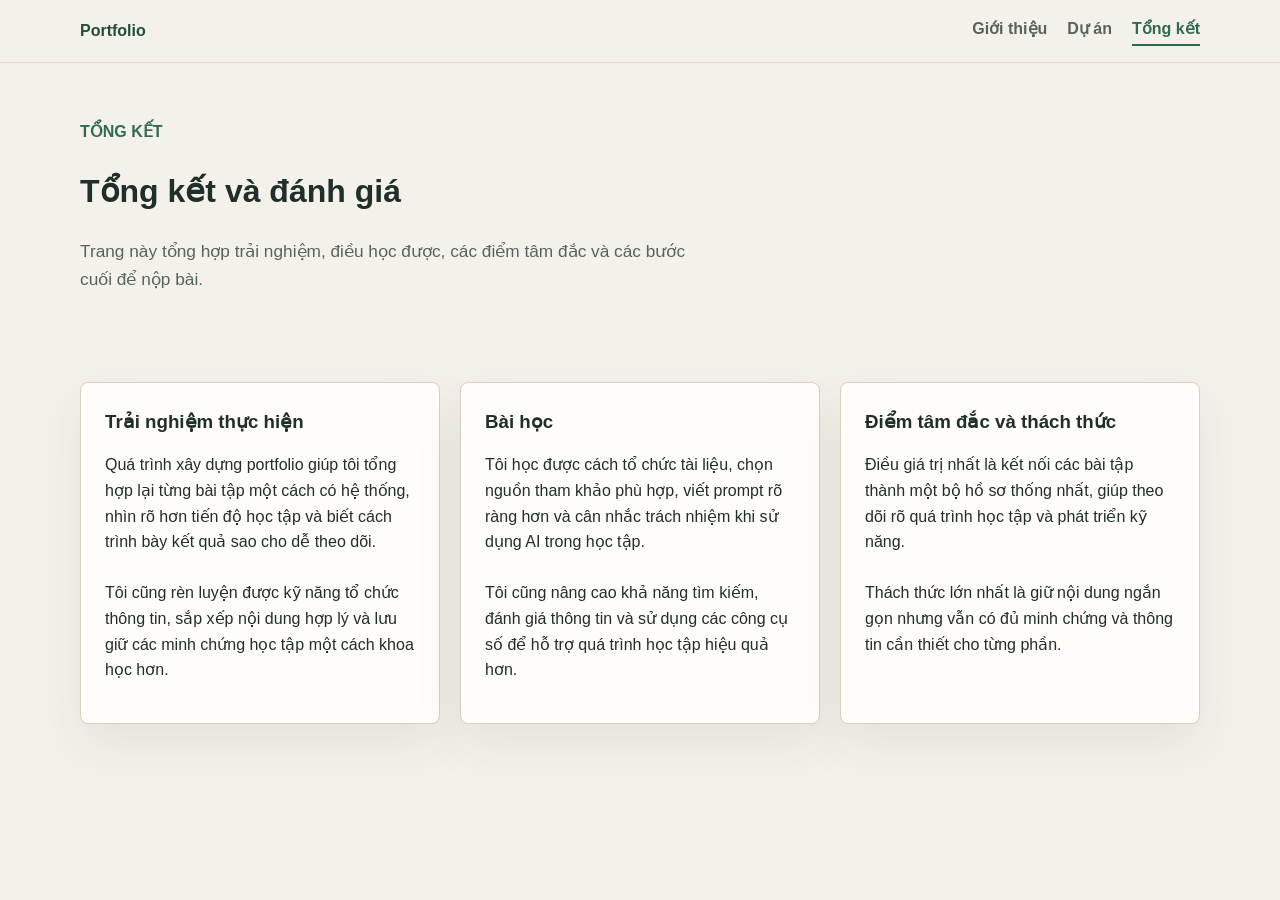
==== conclusion.html @ 0ed084a5 "portfolio" ====
<!DOCTYPE html>
<html lang="vi">
<head>
  <meta charset="UTF-8">
  <meta name="viewport" content="width=device-width, initial-scale=1.0">
  <title>Conclusion Scene | Portfolio Kỹ thuật só</title>
  <link rel="stylesheet" href="styles.css">
</head>
<body>
  <nav class="site-nav">
    <div class="container nav-shell">
      <a class="brand" href="index.html">Portfolio</a>
      <div class="nav-links">
        <a href="index.html">Giới thiệu</a>
        <a href="projects.html">Dự án</a>
        <a class="active" href="conclusion.html">Tổng kết</a>
      </div>
    </div>
  </nav>

  <header class="page-hero">
    <div class="container">
      <p class="eyebrow">Tổng kết</p>
      <h1>Tổng kết và đánh giá</h1>
      <p class="lead narrow">
        Trang này tổng hợp trải nghiệm, điều học được, các điểm tâm đắc và các bước cuối để nộp bài.
      </p>
    </div>
  </header>

  <main>
    <section class="section">
      <div class="container">
        <div class="summary-grid">
          <article class="panel">
            <h3>Trải nghiệm thực hiện</h3>
            <p>
              Quá trình xây dựng portfolio giúp tôi tổng hợp lại từng bài tập một cách có hệ thống, nhìn rõ hơn tiến độ học tập và biết cách trình bày kết quả sao cho dễ theo dõi. 
              <br><br>
              Tôi cũng rèn luyện được kỹ năng tổ chức thông tin, sắp xếp nội dung hợp lý và lưu giữ các minh chứng học tập một cách khoa học hơn.
            </p>
          </article>
          <article class="panel">
            <h3>Bài học</h3>
            <p>
              Tôi học được cách tổ chức tài liệu, chọn nguồn tham khảo phù hợp, viết prompt rõ ràng hơn và cân nhắc trách nhiệm khi sử dụng AI trong học tập. 
              <br><br>
              Tôi cũng nâng cao khả năng tìm kiếm, đánh giá thông tin và sử dụng các công cụ số để hỗ trợ quá trình học tập hiệu quả hơn.
            </p>
          </article>
          <article class="panel">
            <h3>Điểm tâm đắc và thách thức</h3>
            <p>
              Điều giá trị nhất là kết nối các bài tập thành một bộ hồ sơ thống nhất, giúp theo dõi rõ quá trình học tập và phát triển kỹ năng. 
              <br><br>
            
              Thách thức lớn nhất là giữ nội dung ngắn gọn nhưng vẫn có đủ minh chứng và thông tin cần thiết cho từng phần.
            </p>
          </article>
        </div>
      </div>
    </section>
  </main>
</body>
</html>
---- styles.css ----
:root {
  --bg: #f4f1ea;
  --surface: #fffdf9;
  --surface-alt: #ebe5d8;
  --text: #1f2f29;
  --muted: #55645e;
  --line: #d7d0c1;
  --accent: #2f6b4f;
  --accent-strong: #214f3a;
  --shadow: 0 20px 50px rgba(30, 45, 37, 0.08);
}

* {
  box-sizing: border-box;
}

html {
  scroll-behavior: smooth;
}

body {
  margin: 0;
  font-family: "Segoe UI", Arial, sans-serif;
  background: var(--bg);
  color: var(--text);
  line-height: 1.6;
}

a {
  color: inherit;
  text-decoration: none;
}

.container {
  width: min(1120px, calc(100% - 48px));
  margin: 0 auto;
}

.site-nav {
  position: sticky;
  top: 0;
  z-index: 10;
  backdrop-filter: blur(12px);
  background: rgba(244, 241, 234, 0.88);
  border-bottom: 1px solid rgba(215, 208, 193, 0.8);
}

.nav-shell {
  display: flex;
  justify-content: space-between;
  align-items: center;
  gap: 20px;
  padding: 16px 0;
}

.brand {
  font-weight: 800;
  color: var(--accent-strong);
}

.hero {
  padding: 72px 0 36px;
  background:
    radial-gradient(circle at top right, rgba(47, 107, 79, 0.12), transparent 30%),
    var(--bg);
}

.page-hero {
  padding: 56px 0 16px;
}

.hero-grid {
  display: grid;
  grid-template-columns: minmax(0, 1.4fr) minmax(280px, 360px);
  gap: 28px;
  align-items: start;
}

.eyebrow,
.section-kicker {
  margin: 0 0 10px;
  color: var(--accent);
  font-weight: 700;
  text-transform: uppercase;
  letter-spacing: 0;
}

.hero h1 {
  margin: 0;
  font-size: clamp(2.4rem, 6vw, 4.5rem);
  line-height: 1;
}

.lead {
  max-width: 700px;
  margin: 20px 0 0;
  font-size: 1.08rem;
  color: var(--muted);
}

.lead.narrow {
  max-width: 620px;
}

.hero-actions {
  display: flex;
  gap: 14px;
  flex-wrap: wrap;
  margin-top: 28px;
}

.button {
  display: inline-flex;
  align-items: center;
  justify-content: center;
  min-height: 46px;
  padding: 0 18px;
  border-radius: 8px;
  border: 1px solid transparent;
  font-weight: 600;
}

.button.primary {
  background: var(--accent);
  color: #fff;
}

.button.primary:hover {
  background: var(--accent-strong);
}

.button.secondary {
  border-color: var(--line);
  background: rgba(255, 255, 255, 0.7);
}

.profile-card,
.panel,
.project-card {
  border: 1px solid var(--line);
  border-radius: 8px;
  background: var(--surface);
  box-shadow: var(--shadow);
}

.profile-card {
  padding: 24px;
}

.avatar {
  display: block;
  width: 100%;
  max-width: 260px;
  aspect-ratio: 4 / 5;
  margin: 0 auto;
  overflow: hidden;
  border-radius: 8px;
  border: 3px solid rgba(47, 107, 79, 0.18);
}

.avatar img {
  display: block;
  width: 100%;
  height: 100%;
  object-fit: cover;
}

.avatar-link {
  transition: transform 0.2s ease, box-shadow 0.2s ease;
}

.avatar-link:hover {
  transform: translateY(-2px);
  box-shadow: 0 12px 28px rgba(30, 45, 37, 0.12);
}

.profile-meta h2,
.panel h3,
.project-card h3,
.footer h2 {
  margin: 0 0 12px;
}

.profile-meta ul {
  list-style: none;
  padding: 0;
  margin: 18px 0 0;
}

.profile-meta li {
  display: flex;
  justify-content: space-between;
  gap: 16px;
  padding: 12px 0;
  border-top: 1px solid var(--line);
}

.profile-meta span {
  color: var(--muted);
}

.nav-links {
  display: flex;
  gap: 20px;
  flex-wrap: wrap;
}

.nav-links a {
  color: var(--muted);
  font-weight: 600;
  padding-bottom: 2px;
}

.nav-links a.active,
.nav-links a:hover,
.text-link:hover {
  color: var(--accent);
}

.nav-links a.active {
  border-bottom: 2px solid var(--accent);
}

.section {
  padding: 72px 0;
}

.section-alt {
  background: rgba(255, 255, 255, 0.35);
}

.section-heading {
  margin-bottom: 24px;
}

.section-heading h2 {
  margin: 0;
  font-size: clamp(1.8rem, 4vw, 2.8rem);
}

.intro-grid,
.summary-grid,
.skills-layout {
  display: grid;
  gap: 20px;
}

.intro-grid {
  grid-template-columns: repeat(3, minmax(0, 1fr));
}

.intro-grid-centered {
  grid-template-columns: repeat(2, minmax(280px, 420px));
  justify-content: center;
  gap: 40px;
}

.skills-layout,
.summary-grid {
  grid-template-columns: repeat(3, minmax(0, 1fr));
}

.two-column {
  grid-template-columns: repeat(2, minmax(0, 1fr));
}

.panel {
  padding: 24px;
}

.intro-grid-centered .panel {
  padding: 36px 32px;
}

.intro-grid-centered .panel h3 {
  font-size: 1.5rem;
  margin-bottom: 16px;
  text-align: center;
}

.intro-grid-centered .panel p {
  font-size: 1.05rem;
  text-align: center;
  color: var(--muted);
}

.projects {
  display: grid;
  grid-template-columns: repeat(2, minmax(0, 1fr));
  gap: 20px;
}

.project-card {
  padding: 24px;
}

.project-number {
  display: inline-flex;
  min-width: 62px;
  padding: 6px 10px;
  border-radius: 999px;
  background: rgba(47, 107, 79, 0.12);
  color: var(--accent);
  font-weight: 700;
}

.project-points {
  padding-left: 18px;
  color: var(--muted);
}

.text-link {
  display: inline-block;
  margin-top: 6px;
  font-weight: 600;
  color: var(--accent-strong);
}

.tag-list {
  display: flex;
  flex-wrap: wrap;
  gap: 10px;
}

.tag-list span {
  padding: 10px 12px;
  border: 1px solid var(--line);
  border-radius: 999px;
  background: rgba(47, 107, 79, 0.08);
  font-weight: 600;
}

.footer {
  padding: 36px 0 60px;
}

.footer-grid {
  display: flex;
  justify-content: space-between;
  align-items: center;
  gap: 20px;
  padding: 24px;
  border: 1px solid var(--line);
  border-radius: 8px;
  background: #d9e7ff;
}

@media (max-width: 960px) {
  .nav-shell,
  .hero-grid,
  .intro-grid,
  .projects,
  .skills-layout,
  .summary-grid {
    grid-template-columns: 1fr;
  }

  .nav-shell {
    display: grid;
  }
}

@media (max-width: 640px) {
  .container {
    width: min(100% - 32px, 1120px);
  }

  .hero {
    padding-top: 52px;
  }

  .nav-links,
  .footer-grid,
  .hero-actions {
    flex-direction: column;
    align-items: stretch;
  }

  .profile-meta li {
    flex-direction: column;
    gap: 4px;
  }
}
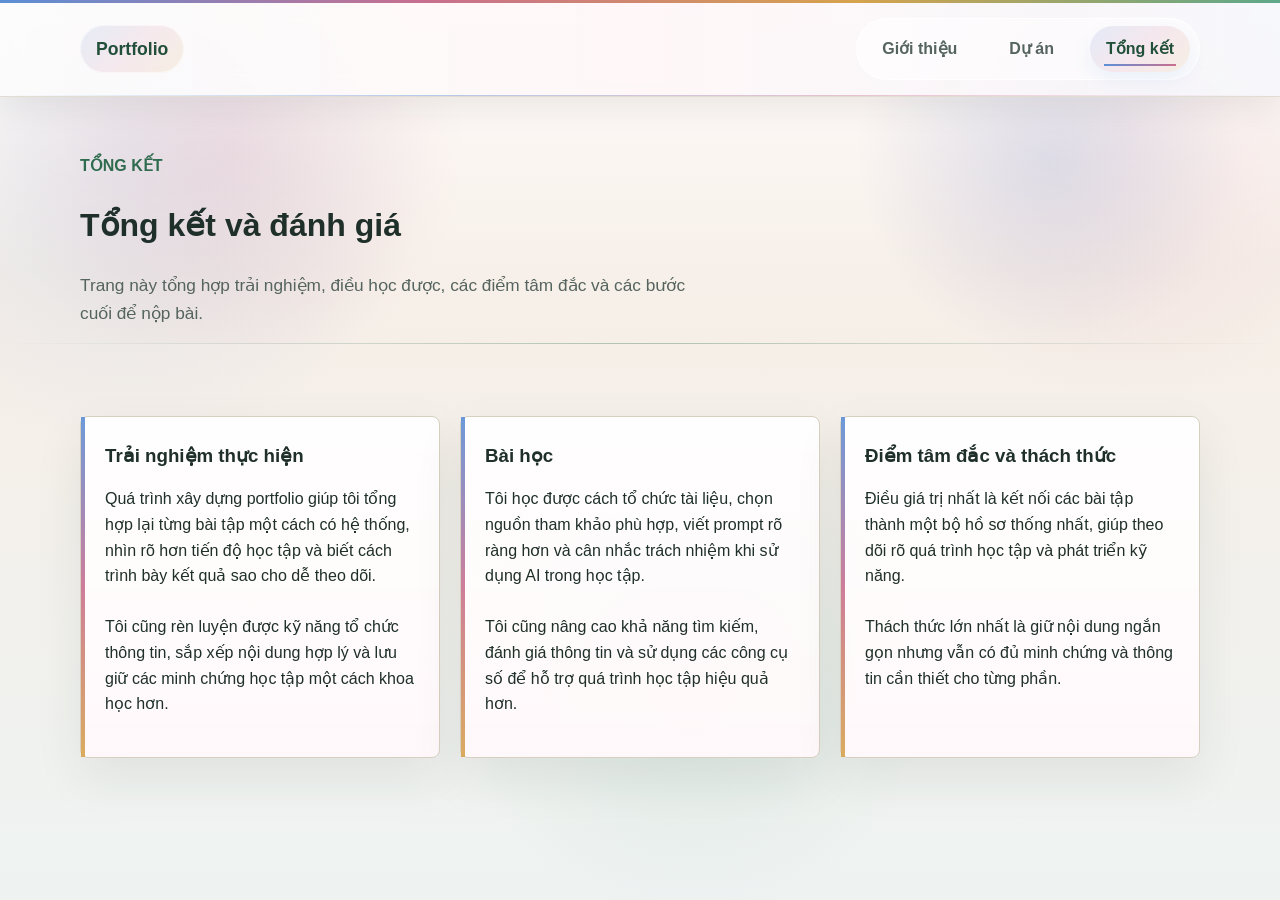
==== commit e29fe934: "make the pages colorful" ====
--- a/conclusion.html
+++ b/conclusion.html
@@ -6,7 +6,7 @@
   <title>Conclusion Scene | Portfolio Kỹ thuật só</title>
   <link rel="stylesheet" href="styles.css">
 </head>
-<body>
+<body class="page-conclusion">
   <nav class="site-nav">
     <div class="container nav-shell">
       <a class="brand" href="index.html">Portfolio</a>
--- a/styles.css
+++ b/styles.css
@@ -7,7 +7,14 @@
   --line: #d7d0c1;
   --accent: #2f6b4f;
   --accent-strong: #214f3a;
+  --accent-soft: #dce9df;
+  --warm: #c58a3a;
+  --rose: #c96f8f;
+  --sky: #5c8fd6;
+  --gold: #d6a34d;
+  --mint: #5da88a;
   --shadow: 0 20px 50px rgba(30, 45, 37, 0.08);
+  --shadow-strong: 0 24px 60px rgba(30, 45, 37, 0.14);
 }
 
 * {
@@ -22,6 +29,12 @@
   margin: 0;
   font-family: "Segoe UI", Arial, sans-serif;
   background: var(--bg);
+  background-image:
+    radial-gradient(circle at 10% 16%, rgba(92, 143, 214, 0.16), transparent 22%),
+    radial-gradient(circle at 88% 14%, rgba(201, 111, 143, 0.16), transparent 20%),
+    radial-gradient(circle at 54% 76%, rgba(93, 168, 138, 0.12), transparent 24%),
+    linear-gradient(180deg, #fbf3ee 0%, #f6efe8 38%, #eef3f2 100%);
+  background-attachment: fixed;
   color: var(--text);
   line-height: 1.6;
 }
@@ -41,8 +54,28 @@
   top: 0;
   z-index: 10;
   backdrop-filter: blur(12px);
-  background: rgba(244, 241, 234, 0.88);
-  border-bottom: 1px solid rgba(215, 208, 193, 0.8);
+  background:
+    linear-gradient(90deg, rgba(255, 255, 255, 0.82), rgba(255, 248, 250, 0.84), rgba(246, 250, 255, 0.82));
+  border-bottom: 1px solid rgba(215, 208, 193, 0.7);
+  box-shadow: 0 10px 30px rgba(31, 47, 41, 0.08);
+}
+
+.site-nav::before {
+  content: "";
+  position: absolute;
+  inset: 0 0 auto 0;
+  height: 3px;
+  background: linear-gradient(90deg, var(--sky), var(--rose), var(--gold), var(--mint));
+}
+
+.site-nav::after {
+  content: "";
+  position: absolute;
+  left: 0;
+  right: 0;
+  bottom: 0;
+  height: 1px;
+  background: linear-gradient(90deg, transparent, rgba(92, 143, 214, 0.45), rgba(201, 111, 143, 0.4), transparent);
 }
 
 .nav-shell {
@@ -50,23 +83,71 @@
   justify-content: space-between;
   align-items: center;
   gap: 20px;
-  padding: 16px 0;
+  padding: 18px 0 16px;
 }
 
 .brand {
+  position: relative;
   font-weight: 800;
   color: var(--accent-strong);
+  font-size: 1.1rem;
+  letter-spacing: 0;
+  padding: 10px 16px;
+  border-radius: 999px;
+  background: linear-gradient(135deg, rgba(92, 143, 214, 0.14), rgba(201, 111, 143, 0.12), rgba(214, 163, 77, 0.14));
+  box-shadow: inset 0 0 0 1px rgba(255, 255, 255, 0.55);
 }
 
 .hero {
+  position: relative;
   padding: 72px 0 36px;
   background:
-    radial-gradient(circle at top right, rgba(47, 107, 79, 0.12), transparent 30%),
+    linear-gradient(135deg, rgba(92, 143, 214, 0.16), transparent 30%),
+    linear-gradient(45deg, rgba(201, 111, 143, 0.14), transparent 46%),
+    linear-gradient(180deg, rgba(255, 255, 255, 0.5), transparent 72%),
     var(--bg);
 }
 
 .page-hero {
+  position: relative;
   padding: 56px 0 16px;
+  background:
+    linear-gradient(135deg, rgba(92, 143, 214, 0.14), transparent 38%),
+    linear-gradient(45deg, rgba(201, 111, 143, 0.12), transparent 44%),
+    linear-gradient(180deg, rgba(255, 255, 255, 0.42), transparent 72%);
+}
+
+.page-main .hero {
+  background:
+    radial-gradient(circle at 16% 18%, rgba(92, 143, 214, 0.22), transparent 24%),
+    radial-gradient(circle at 82% 24%, rgba(201, 111, 143, 0.16), transparent 18%),
+    linear-gradient(135deg, rgba(92, 143, 214, 0.16), transparent 42%),
+    linear-gradient(180deg, rgba(255, 255, 255, 0.48), transparent 70%),
+    var(--bg);
+}
+
+.page-projects .page-hero {
+  background:
+    radial-gradient(circle at 85% 18%, rgba(214, 163, 77, 0.22), transparent 22%),
+    radial-gradient(circle at 16% 28%, rgba(93, 168, 138, 0.16), transparent 20%),
+    linear-gradient(135deg, rgba(214, 163, 77, 0.12), transparent 45%),
+    linear-gradient(180deg, rgba(255, 255, 255, 0.42), transparent 70%);
+}
+
+.page-conclusion .page-hero {
+  background:
+    radial-gradient(circle at 18% 22%, rgba(201, 111, 143, 0.16), transparent 22%),
+    radial-gradient(circle at 82% 26%, rgba(92, 143, 214, 0.16), transparent 18%),
+    linear-gradient(180deg, rgba(255, 255, 255, 0.44), transparent 72%);
+}
+
+.hero::after,
+.page-hero::after {
+  content: "";
+  position: absolute;
+  inset: auto 0 0 0;
+  height: 1px;
+  background: linear-gradient(90deg, transparent, rgba(47, 107, 79, 0.35), transparent);
 }
 
 .hero-grid {
@@ -87,8 +168,10 @@
 
 .hero h1 {
   margin: 0;
-  font-size: clamp(2.4rem, 6vw, 4.5rem);
-  line-height: 1;
+  font-size: clamp(3.6rem, 11vw, 7rem);
+  line-height: 0.92;
+  letter-spacing: 0;
+  text-shadow: 0 10px 30px rgba(33, 79, 58, 0.08);
 }
 
 .lead {
@@ -118,20 +201,34 @@
   border-radius: 8px;
   border: 1px solid transparent;
   font-weight: 600;
+  transition: transform 0.2s ease, box-shadow 0.2s ease, background-color 0.2s ease, border-color 0.2s ease;
 }
 
 .button.primary {
-  background: var(--accent);
+  background: rgba(255, 255, 255, 0.78);
+  color: var(--accent-strong);
+  border-color: var(--line);
+}
+
+.button.primary:hover {
+  background: linear-gradient(135deg, var(--accent-strong), var(--sky));
   color: #fff;
-}
-
-.button.primary:hover {
-  background: var(--accent-strong);
+  transform: translateY(-2px);
+  box-shadow: 0 18px 34px rgba(92, 143, 214, 0.28);
 }
 
 .button.secondary {
   border-color: var(--line);
-  background: rgba(255, 255, 255, 0.7);
+  background: rgba(255, 255, 255, 0.78);
+  color: var(--accent-strong);
+}
+
+.button.secondary:hover {
+  background: linear-gradient(135deg, var(--rose), var(--gold));
+  color: #fff;
+  transform: translateY(-2px);
+  border-color: transparent;
+  box-shadow: 0 18px 34px rgba(201, 111, 143, 0.24);
 }
 
 .profile-card,
@@ -139,12 +236,25 @@
 .project-card {
   border: 1px solid var(--line);
   border-radius: 8px;
-  background: var(--surface);
+  background: linear-gradient(180deg, rgba(255, 255, 255, 0.96), rgba(255, 248, 250, 0.98));
   box-shadow: var(--shadow);
 }
 
 .profile-card {
+  position: relative;
   padding: 24px;
+  overflow: hidden;
+}
+
+.profile-card::before,
+.panel::before,
+.project-card::before {
+  content: "";
+  position: absolute;
+  inset: 0 auto 0 0;
+  width: 4px;
+  background: linear-gradient(180deg, var(--sky), var(--rose), var(--gold));
+  opacity: 0.9;
 }
 
 .avatar {
@@ -155,7 +265,7 @@
   margin: 0 auto;
   overflow: hidden;
   border-radius: 8px;
-  border: 3px solid rgba(47, 107, 79, 0.18);
+  border: 3px solid rgba(92, 143, 214, 0.22);
 }
 
 .avatar img {
@@ -166,12 +276,12 @@
 }
 
 .avatar-link {
-  transition: transform 0.2s ease, box-shadow 0.2s ease;
+  transition: transform 0.25s ease, box-shadow 0.25s ease;
 }
 
 .avatar-link:hover {
-  transform: translateY(-2px);
-  box-shadow: 0 12px 28px rgba(30, 45, 37, 0.12);
+  transform: translateY(-4px) scale(1.01);
+  box-shadow: 0 18px 36px rgba(30, 45, 37, 0.16);
 }
 
 .profile-meta h2,
@@ -203,22 +313,55 @@
   display: flex;
   gap: 20px;
   flex-wrap: wrap;
+  align-items: center;
+  padding: 8px 10px;
+  border-radius: 999px;
+  background: rgba(255, 255, 255, 0.52);
+  box-shadow: inset 0 0 0 1px rgba(255, 255, 255, 0.7);
 }
 
 .nav-links a {
+  position: relative;
   color: var(--muted);
   font-weight: 600;
-  padding-bottom: 2px;
+  padding: 10px 16px;
+  border-radius: 999px;
+  transition: color 0.2s ease, background-color 0.2s ease, transform 0.2s ease;
 }
 
 .nav-links a.active,
 .nav-links a:hover,
 .text-link:hover {
-  color: var(--accent);
+  color: var(--sky);
+}
+
+.nav-links a:hover {
+  background: rgba(255, 255, 255, 0.72);
+  transform: translateY(-1px);
 }
 
 .nav-links a.active {
-  border-bottom: 2px solid var(--accent);
+  background: linear-gradient(135deg, rgba(92, 143, 214, 0.16), rgba(201, 111, 143, 0.14), rgba(214, 163, 77, 0.14));
+  color: var(--accent-strong);
+  box-shadow: 0 8px 18px rgba(92, 143, 214, 0.1);
+}
+
+.nav-links a::after {
+  content: "";
+  position: absolute;
+  left: 14px;
+  right: 14px;
+  bottom: 6px;
+  height: 2px;
+  background: linear-gradient(90deg, var(--sky), var(--rose));
+  transform: scaleX(0);
+  transform-origin: center;
+  transition: transform 0.22s ease;
+}
+
+.nav-links a.active::after,
+.nav-links a:hover::after {
+  transform: scaleX(1);
 }
 
 .section {
@@ -236,6 +379,19 @@
 .section-heading h2 {
   margin: 0;
   font-size: clamp(1.8rem, 4vw, 2.8rem);
+}
+
+.section-kicker {
+  display: inline-flex;
+  align-items: center;
+  gap: 10px;
+}
+
+.section-kicker::after {
+  content: "";
+  width: 54px;
+  height: 1px;
+  background: linear-gradient(90deg, rgba(92, 143, 214, 0.6), rgba(201, 111, 143, 0.5));
 }
 
 .intro-grid,
@@ -265,7 +421,9 @@
 }
 
 .panel {
+  position: relative;
   padding: 24px;
+  transition: transform 0.22s ease, box-shadow 0.22s ease, border-color 0.22s ease;
 }
 
 .intro-grid-centered .panel {
@@ -284,6 +442,12 @@
   color: var(--muted);
 }
 
+.panel:hover {
+  transform: translateY(-6px);
+  box-shadow: var(--shadow-strong);
+  border-color: rgba(92, 143, 214, 0.22);
+}
+
 .projects {
   display: grid;
   grid-template-columns: repeat(2, minmax(0, 1fr));
@@ -291,7 +455,15 @@
 }
 
 .project-card {
+  position: relative;
   padding: 24px;
+  transition: transform 0.24s ease, box-shadow 0.24s ease, border-color 0.24s ease;
+}
+
+.project-card:hover {
+  transform: translateY(-8px);
+  box-shadow: var(--shadow-strong);
+  border-color: rgba(201, 111, 143, 0.24);
 }
 
 .project-number {
@@ -299,8 +471,8 @@
   min-width: 62px;
   padding: 6px 10px;
   border-radius: 999px;
-  background: rgba(47, 107, 79, 0.12);
-  color: var(--accent);
+  background: linear-gradient(135deg, rgba(92, 143, 214, 0.2), rgba(201, 111, 143, 0.2), rgba(214, 163, 77, 0.2));
+  color: var(--accent-strong);
   font-weight: 700;
 }
 
@@ -313,7 +485,12 @@
   display: inline-block;
   margin-top: 6px;
   font-weight: 600;
-  color: var(--accent-strong);
+  color: var(--sky);
+  transition: transform 0.2s ease, color 0.2s ease;
+}
+
+.text-link:hover {
+  transform: translateX(4px);
 }
 
 .tag-list {
@@ -326,7 +503,7 @@
   padding: 10px 12px;
   border: 1px solid var(--line);
   border-radius: 999px;
-  background: rgba(47, 107, 79, 0.08);
+  background: linear-gradient(135deg, rgba(92, 143, 214, 0.14), rgba(201, 111, 143, 0.14), rgba(214, 163, 77, 0.14));
   font-weight: 600;
 }
 
@@ -342,7 +519,8 @@
   padding: 24px;
   border: 1px solid var(--line);
   border-radius: 8px;
-  background: #d9e7ff;
+  background: linear-gradient(135deg, #dff0fb, #f7dfe7, #f7ebcf);
+  box-shadow: var(--shadow);
 }
 
 @media (max-width: 960px) {
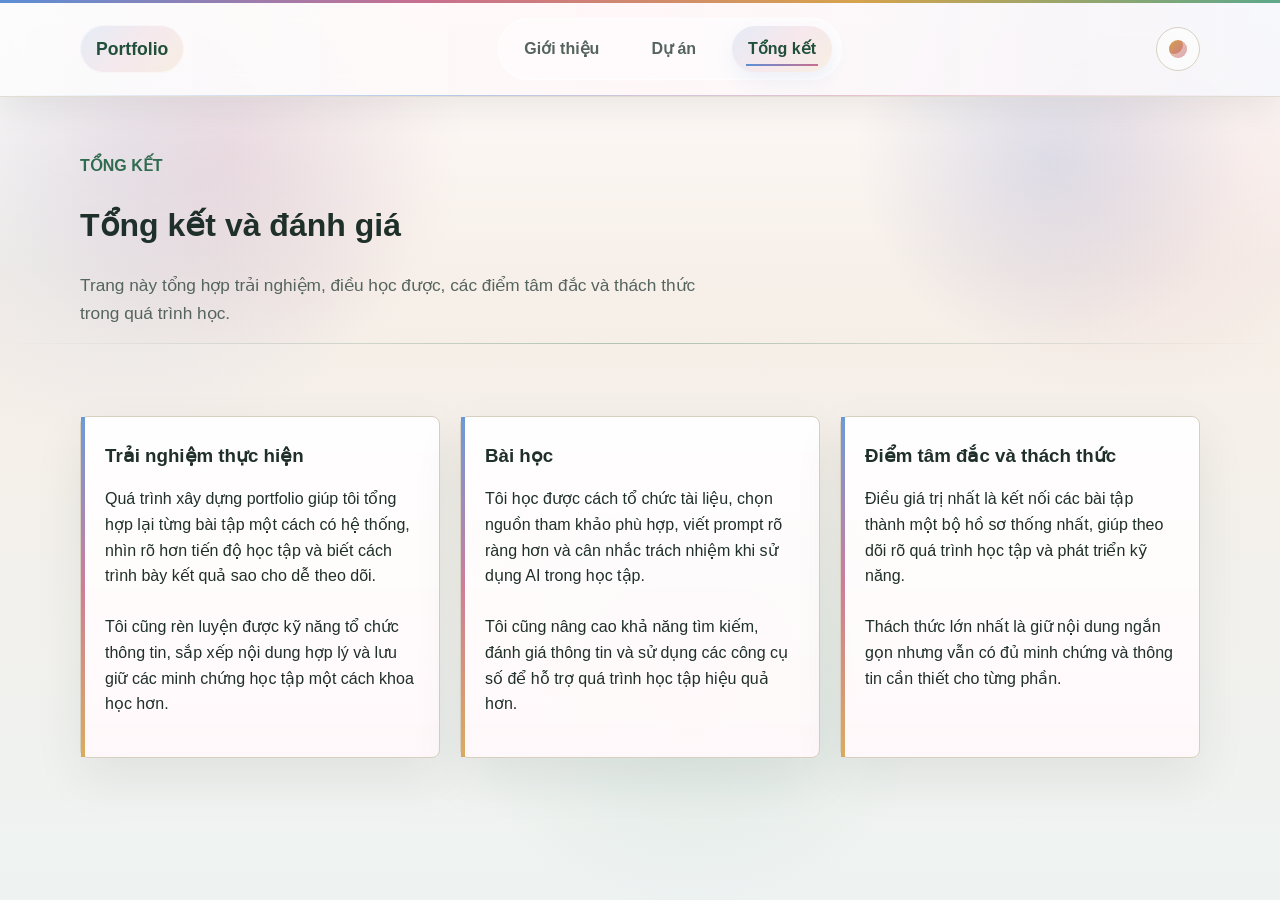
==== commit 05222983: "add features and change profile" ====
--- a/conclusion.html
+++ b/conclusion.html
@@ -3,7 +3,16 @@
 <head>
   <meta charset="UTF-8">
   <meta name="viewport" content="width=device-width, initial-scale=1.0">
-  <title>Conclusion Scene | Portfolio Kỹ thuật só</title>
+  <title>Conclusion Scene | Portfolio Kỹ thuật số</title>
+  <script>
+    (function () {
+      try {
+        if (localStorage.getItem("portfolio-theme") === "dark") {
+          document.documentElement.classList.add("theme-dark");
+        }
+      } catch (error) {}
+    })();
+  </script>
   <link rel="stylesheet" href="styles.css">
 </head>
 <body class="page-conclusion">
@@ -15,6 +24,9 @@
         <a href="projects.html">Dự án</a>
         <a class="active" href="conclusion.html">Tổng kết</a>
       </div>
+      <button class="theme-toggle" type="button" aria-label="Chuyển giao diện" title="Chuyển giao diện">
+        <span class="theme-toggle-icon" aria-hidden="true"></span>
+      </button>
     </div>
   </nav>
 
@@ -23,7 +35,7 @@
       <p class="eyebrow">Tổng kết</p>
       <h1>Tổng kết và đánh giá</h1>
       <p class="lead narrow">
-        Trang này tổng hợp trải nghiệm, điều học được, các điểm tâm đắc và các bước cuối để nộp bài.
+        Trang này tổng hợp trải nghiệm, điều học được, các điểm tâm đắc và thách thức trong quá trình học.
       </p>
     </div>
   </header>
@@ -35,31 +47,38 @@
           <article class="panel">
             <h3>Trải nghiệm thực hiện</h3>
             <p>
-              Quá trình xây dựng portfolio giúp tôi tổng hợp lại từng bài tập một cách có hệ thống, nhìn rõ hơn tiến độ học tập và biết cách trình bày kết quả sao cho dễ theo dõi. 
+              Quá trình xây dựng portfolio giúp tôi tổng hợp lại từng bài tập một cách có hệ thống,
+              nhìn rõ hơn tiến độ học tập và biết cách trình bày kết quả sao cho dễ theo dõi.
               <br><br>
-              Tôi cũng rèn luyện được kỹ năng tổ chức thông tin, sắp xếp nội dung hợp lý và lưu giữ các minh chứng học tập một cách khoa học hơn.
+              Tôi cũng rèn luyện được kỹ năng tổ chức thông tin, sắp xếp nội dung hợp lý và lưu giữ
+              các minh chứng học tập một cách khoa học hơn.
             </p>
           </article>
           <article class="panel">
             <h3>Bài học</h3>
             <p>
-              Tôi học được cách tổ chức tài liệu, chọn nguồn tham khảo phù hợp, viết prompt rõ ràng hơn và cân nhắc trách nhiệm khi sử dụng AI trong học tập. 
+              Tôi học được cách tổ chức tài liệu, chọn nguồn tham khảo phù hợp, viết prompt rõ ràng hơn
+              và cân nhắc trách nhiệm khi sử dụng AI trong học tập.
               <br><br>
-              Tôi cũng nâng cao khả năng tìm kiếm, đánh giá thông tin và sử dụng các công cụ số để hỗ trợ quá trình học tập hiệu quả hơn.
+              Tôi cũng nâng cao khả năng tìm kiếm, đánh giá thông tin và sử dụng các công cụ số để hỗ trợ
+              quá trình học tập hiệu quả hơn.
             </p>
           </article>
           <article class="panel">
             <h3>Điểm tâm đắc và thách thức</h3>
             <p>
-              Điều giá trị nhất là kết nối các bài tập thành một bộ hồ sơ thống nhất, giúp theo dõi rõ quá trình học tập và phát triển kỹ năng. 
+              Điều giá trị nhất là kết nối các bài tập thành một bộ hồ sơ thống nhất, giúp theo dõi rõ
+              quá trình học tập và phát triển kỹ năng.
               <br><br>
-            
-              Thách thức lớn nhất là giữ nội dung ngắn gọn nhưng vẫn có đủ minh chứng và thông tin cần thiết cho từng phần.
+              Thách thức lớn nhất là giữ nội dung ngắn gọn nhưng vẫn có đủ minh chứng và thông tin cần thiết
+              cho từng phần.
             </p>
           </article>
         </div>
       </div>
     </section>
   </main>
+
+  <script src="script.js"></script>
 </body>
 </html>
--- a/styles.css
+++ b/styles.css
@@ -58,6 +58,7 @@
     linear-gradient(90deg, rgba(255, 255, 255, 0.82), rgba(255, 248, 250, 0.84), rgba(246, 250, 255, 0.82));
   border-bottom: 1px solid rgba(215, 208, 193, 0.7);
   box-shadow: 0 10px 30px rgba(31, 47, 41, 0.08);
+  transition: transform 0.34s ease, opacity 0.34s ease;
 }
 
 .site-nav::before {
@@ -106,6 +107,7 @@
     linear-gradient(45deg, rgba(201, 111, 143, 0.14), transparent 46%),
     linear-gradient(180deg, rgba(255, 255, 255, 0.5), transparent 72%),
     var(--bg);
+  transition: transform 0.34s ease, opacity 0.34s ease;
 }
 
 .page-hero {
@@ -115,6 +117,7 @@
     linear-gradient(135deg, rgba(92, 143, 214, 0.14), transparent 38%),
     linear-gradient(45deg, rgba(201, 111, 143, 0.12), transparent 44%),
     linear-gradient(180deg, rgba(255, 255, 255, 0.42), transparent 72%);
+  transition: transform 0.34s ease, opacity 0.34s ease;
 }
 
 .page-main .hero {
@@ -366,6 +369,7 @@
 
 .section {
   padding: 72px 0;
+  transition: transform 0.34s ease, opacity 0.34s ease;
 }
 
 .section-alt {
@@ -559,3 +563,182 @@
     gap: 4px;
   }
 }
+
+.theme-toggle {
+  display: inline-flex;
+  align-items: center;
+  justify-content: center;
+  width: 44px;
+  height: 44px;
+  border: 1px solid var(--line);
+  border-radius: 999px;
+  background: rgba(255, 255, 255, 0.6);
+  cursor: pointer;
+  transition: transform 0.2s ease, box-shadow 0.2s ease, background-color 0.2s ease, border-color 0.2s ease;
+}
+
+.theme-toggle:hover {
+  transform: translateY(-1px);
+  box-shadow: 0 10px 20px rgba(31, 47, 41, 0.1);
+}
+
+.theme-toggle-icon {
+  position: relative;
+  width: 18px;
+  height: 18px;
+  border-radius: 50%;
+  background: linear-gradient(135deg, var(--gold), var(--rose));
+  box-shadow: inset -4px -4px 0 0 rgba(255, 255, 255, 0.4);
+}
+
+:root.theme-dark {
+  --bg: #15181d;
+  --surface: #1b2129;
+  --surface-alt: #202832;
+  --text: #edf1f7;
+  --muted: #b0bccb;
+  --line: #32404f;
+  --accent: #7bb0ff;
+  --accent-strong: #dfeaff;
+  --accent-soft: #243447;
+  --shadow: 0 20px 50px rgba(0, 0, 0, 0.28);
+  --shadow-strong: 0 24px 60px rgba(0, 0, 0, 0.38);
+  color-scheme: dark;
+}
+
+html.theme-dark body {
+  background-image:
+    radial-gradient(circle at 10% 14%, rgba(92, 143, 214, 0.24), transparent 16%),
+    radial-gradient(circle at 18% 72%, rgba(201, 111, 143, 0.2), transparent 18%),
+    radial-gradient(circle at 82% 18%, rgba(214, 163, 77, 0.18), transparent 16%),
+    radial-gradient(circle at 72% 68%, rgba(93, 168, 138, 0.18), transparent 18%),
+    radial-gradient(circle at 52% 28%, rgba(142, 127, 216, 0.16), transparent 14%),
+    radial-gradient(circle at 40% 86%, rgba(255, 116, 162, 0.12), transparent 16%),
+    linear-gradient(180deg, #0f1318 0%, #141922 46%, #171c25 100%);
+}
+
+html.theme-dark .site-nav {
+  background: linear-gradient(90deg, rgba(21, 24, 29, 0.9), rgba(27, 33, 41, 0.92), rgba(23, 29, 36, 0.9));
+  border-bottom-color: rgba(80, 101, 122, 0.4);
+}
+
+html.theme-dark .hero {
+  background:
+    radial-gradient(circle at 16% 18%, rgba(92, 143, 214, 0.16), transparent 22%),
+    radial-gradient(circle at 82% 24%, rgba(201, 111, 143, 0.1), transparent 16%),
+    linear-gradient(118deg, rgba(92, 143, 214, 0.22) 0%, rgba(92, 143, 214, 0.04) 24%, transparent 25%),
+    linear-gradient(32deg, transparent 30%, rgba(214, 163, 77, 0.14) 42%, rgba(214, 163, 77, 0.03) 56%, transparent 58%),
+    linear-gradient(152deg, transparent 52%, rgba(201, 111, 143, 0.14) 64%, rgba(201, 111, 143, 0.02) 76%, transparent 78%),
+    linear-gradient(180deg, rgba(255, 255, 255, 0.02), transparent 68%),
+    var(--bg);
+}
+
+html.theme-dark .page-hero {
+  background:
+    radial-gradient(circle at 18% 24%, rgba(92, 143, 214, 0.12), transparent 18%),
+    radial-gradient(circle at 82% 24%, rgba(201, 111, 143, 0.08), transparent 16%),
+    linear-gradient(124deg, rgba(92, 143, 214, 0.18) 0%, rgba(92, 143, 214, 0.03) 22%, transparent 23%),
+    linear-gradient(28deg, transparent 42%, rgba(93, 168, 138, 0.12) 54%, rgba(93, 168, 138, 0.02) 66%, transparent 68%),
+    linear-gradient(148deg, transparent 58%, rgba(214, 163, 77, 0.12) 68%, rgba(214, 163, 77, 0.02) 80%, transparent 82%),
+    linear-gradient(180deg, rgba(255, 255, 255, 0.02), transparent 70%);
+}
+
+html.theme-dark .nav-links {
+  background: rgba(255, 255, 255, 0.04);
+  box-shadow: inset 0 0 0 1px rgba(255, 255, 255, 0.05);
+}
+
+html.theme-dark .nav-links a:hover {
+  background: rgba(255, 255, 255, 0.06);
+}
+
+html.theme-dark .theme-toggle {
+  background: rgba(27, 33, 41, 0.92);
+}
+
+html.theme-dark .theme-toggle-icon {
+  background: linear-gradient(135deg, #dfeaff, #7bb0ff);
+  box-shadow: inset 6px 0 0 0 rgba(27, 33, 41, 0.92);
+}
+
+html.theme-dark .profile-card,
+html.theme-dark .panel,
+html.theme-dark .project-card {
+  background: linear-gradient(180deg, rgba(30, 37, 46, 0.96), rgba(24, 30, 37, 0.98));
+}
+
+html.theme-dark .lead,
+html.theme-dark .intro-grid-centered .panel p,
+html.theme-dark .project-points,
+html.theme-dark .profile-meta span {
+  color: #c5d0dd;
+}
+
+html.theme-dark .hero h1,
+html.theme-dark .section-heading h2,
+html.theme-dark .panel h3,
+html.theme-dark .project-card h3,
+html.theme-dark .profile-meta h2,
+html.theme-dark .brand {
+  color: #f5f8fc;
+}
+
+html.theme-dark .section-alt {
+  background: rgba(255, 255, 255, 0.02);
+}
+
+html.theme-dark .tag-list span {
+  border-color: rgba(123, 176, 255, 0.18);
+  background: linear-gradient(135deg, rgba(92, 143, 214, 0.18), rgba(201, 111, 143, 0.14), rgba(214, 163, 77, 0.14));
+}
+
+html.theme-dark .button.primary,
+html.theme-dark .button.secondary {
+  background: rgba(255, 255, 255, 0.06);
+  border-color: var(--line);
+  color: var(--text);
+}
+
+html.theme-dark .button.primary:hover {
+  background: linear-gradient(135deg, #3f6fb4, #6f9ee8);
+  color: #fff;
+}
+
+html.theme-dark .button.secondary:hover {
+  background: linear-gradient(135deg, #9a5970, #b98a3a);
+  color: #fff;
+}
+
+html.theme-dark .footer-grid {
+  background: linear-gradient(135deg, rgba(46, 66, 90, 0.9), rgba(77, 45, 61, 0.9), rgba(88, 70, 35, 0.9));
+}
+
+.reveal {
+  opacity: 0;
+  transform: translateY(22px);
+  transition: opacity 0.55s ease, transform 0.55s ease;
+}
+
+.reveal.is-visible {
+  opacity: 1;
+  transform: translateY(0);
+}
+
+.reveal-delay-1 {
+  transition-delay: 0.06s;
+}
+
+.reveal-delay-2 {
+  transition-delay: 0.12s;
+}
+
+.reveal-delay-3 {
+  transition-delay: 0.18s;
+}
+
+@media (max-width: 640px) {
+  .theme-toggle {
+    width: 100%;
+    border-radius: 12px;
+  }
+}
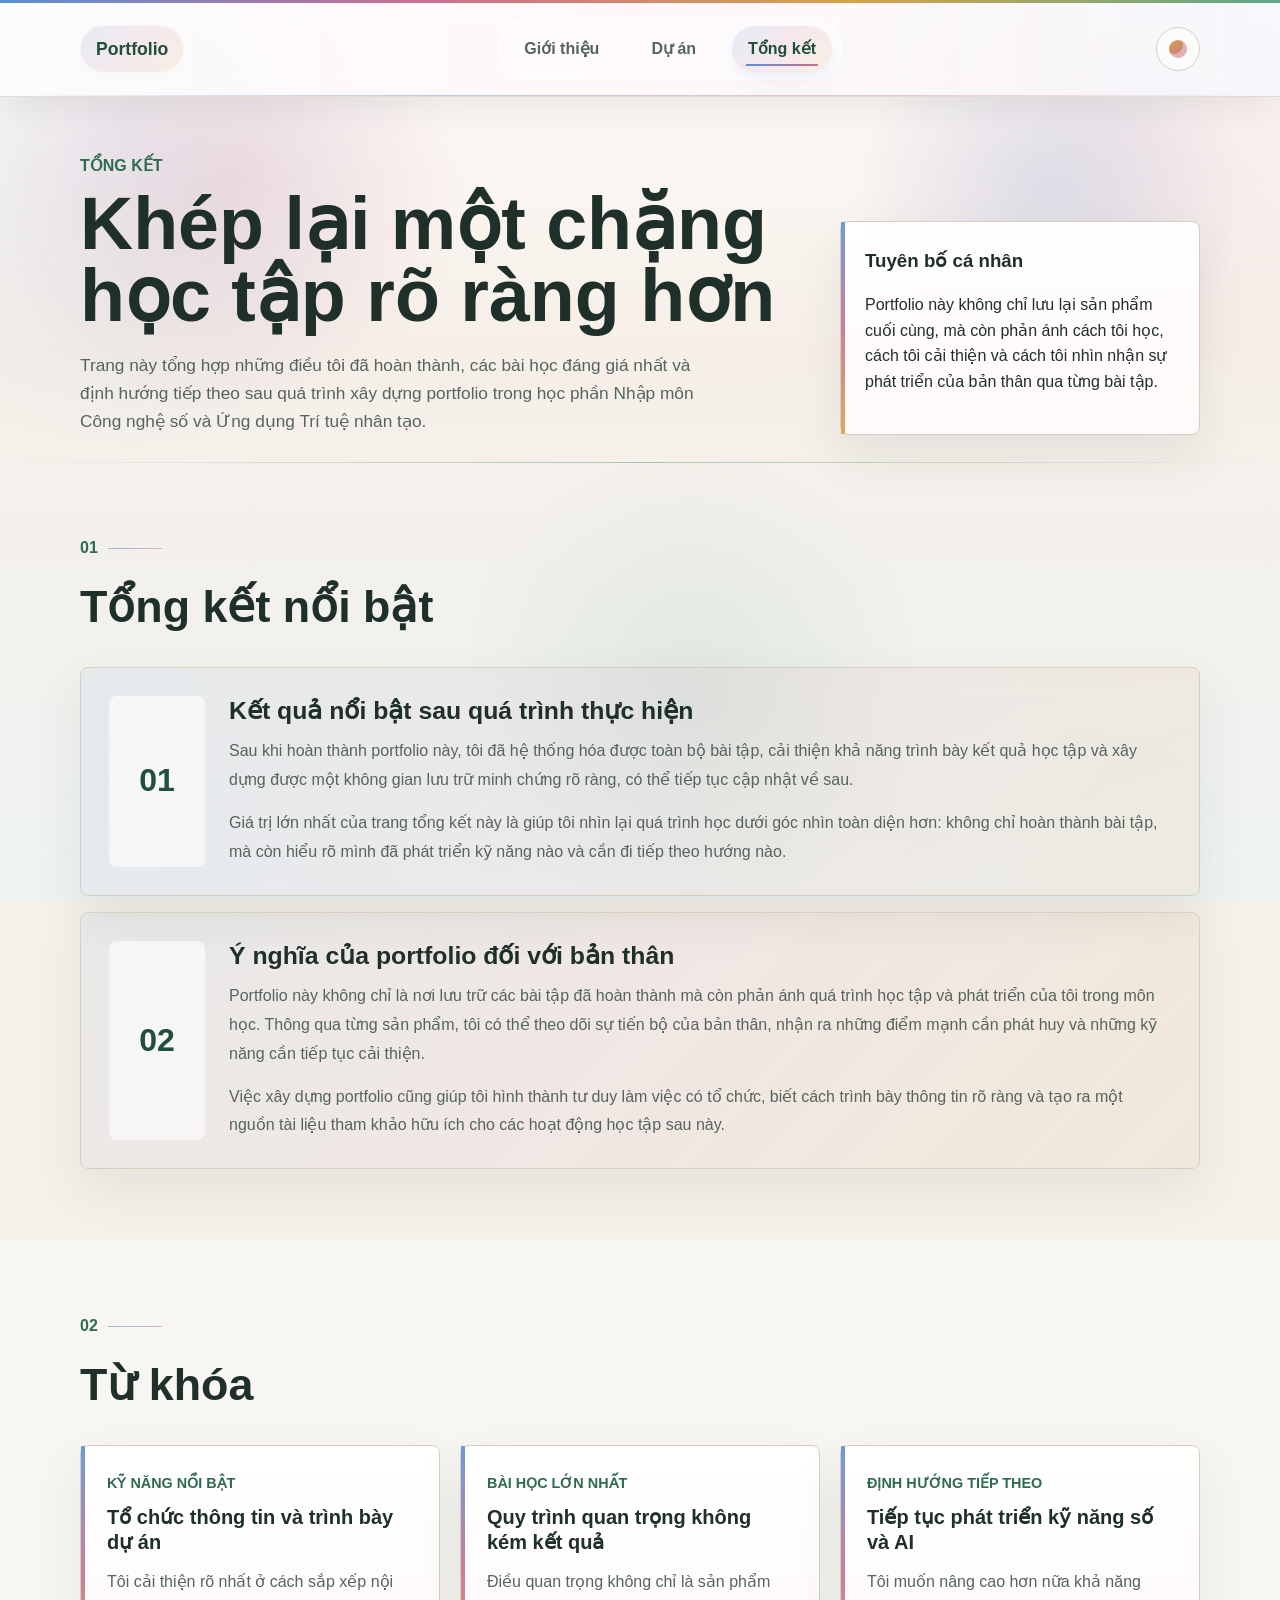
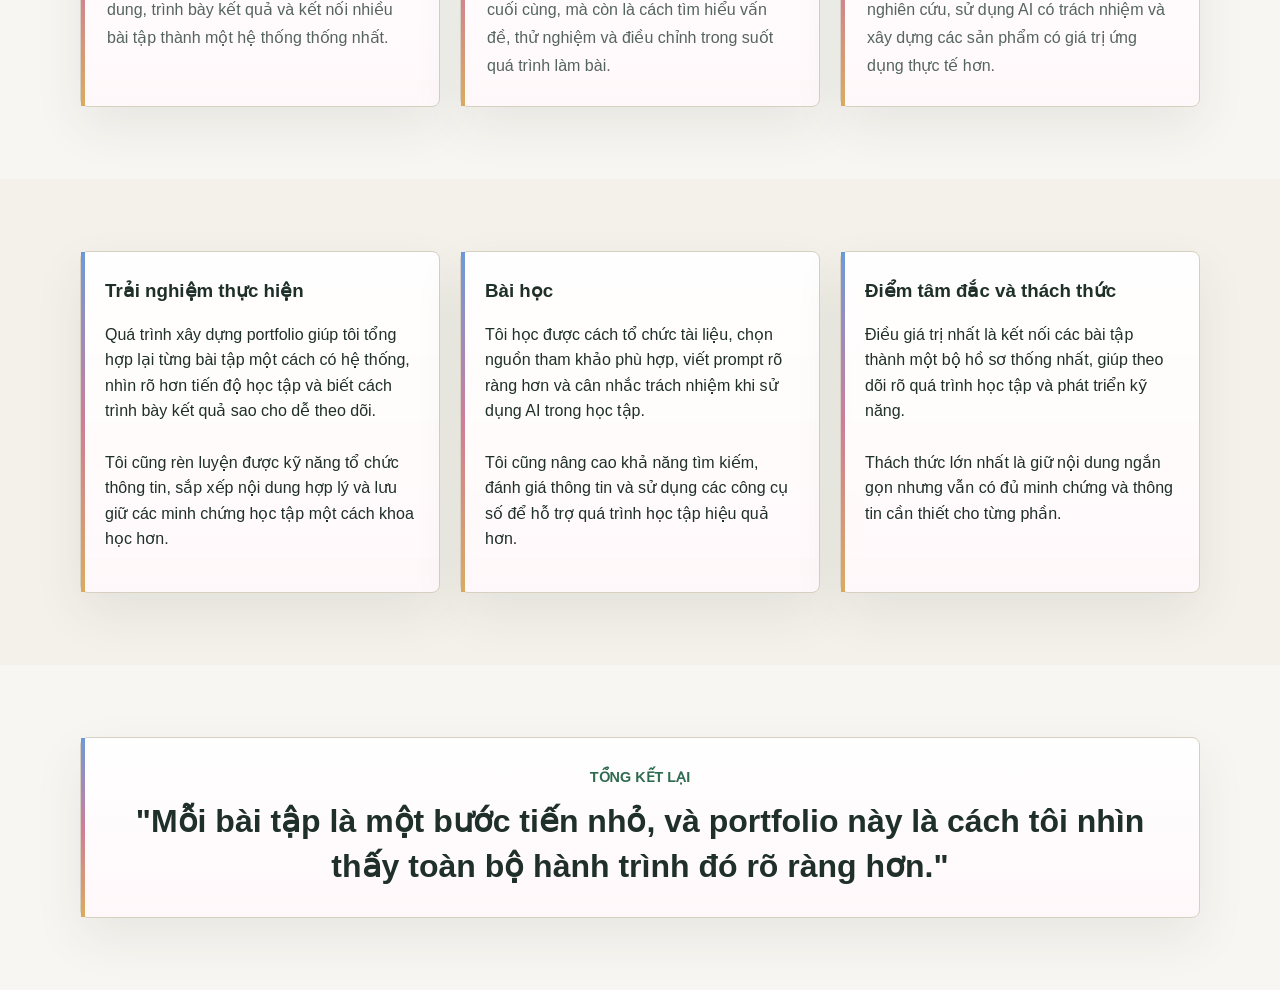
==== commit ae5006fa: "chỉnh sửa nội dung phần tổng kết" ====
--- a/conclusion.html
+++ b/conclusion.html
@@ -3,7 +3,7 @@
 <head>
   <meta charset="UTF-8">
   <meta name="viewport" content="width=device-width, initial-scale=1.0">
-  <title>Conclusion Scene | Portfolio Kỹ thuật số</title>
+  <title>Conclusion Scene | Portfolio Ky Thuat So</title>
   <script>
     (function () {
       try {
@@ -30,17 +30,92 @@
     </div>
   </nav>
 
-  <header class="page-hero">
-    <div class="container">
-      <p class="eyebrow">Tổng kết</p>
-      <h1>Tổng kết và đánh giá</h1>
-      <p class="lead narrow">
-        Trang này tổng hợp trải nghiệm, điều học được, các điểm tâm đắc và thách thức trong quá trình học.
-      </p>
+  <header class="page-hero conclusion-hero">
+    <div class="container conclusion-hero-layout">
+      <div class="conclusion-hero-copy">
+        <p class="eyebrow">Tổng kết</p>
+        <h1>Khép lại một chặng học tập rõ ràng hơn</h1>
+        <p class="lead narrow">
+          Trang này tổng hợp những điều tôi đã hoàn thành, các bài học đáng giá nhất và định hướng tiếp theo
+          sau quá trình xây dựng portfolio trong học phần Nhập môn Công nghệ số và Ứng dụng Trí tuệ nhân tạo.
+        </p>
+      </div>
+      <div class="conclusion-hero-note panel">
+        <h3>Tuyên bố cá nhân</h3>
+        <p>
+          Portfolio này không chỉ lưu lại sản phẩm cuối cùng, mà còn phản ánh cách tôi học, cách tôi cải thiện
+          và cách tôi nhìn nhận sự phát triển của bản thân qua từng bài tập.
+        </p>
+      </div>
     </div>
   </header>
 
   <main>
+    <section class="section">
+      <div class="container">
+        <div class="section-heading">
+          <p class="section-kicker">01</p>
+          <h2>Tổng kết nổi bật</h2>
+        </div>
+        <article class="summary-highlight">
+          <div class="summary-highlight-number">01</div>
+          <div class="summary-highlight-copy">
+            <h3>Kết quả nổi bật sau quá trình thực hiện</h3>
+            <p>
+              Sau khi hoàn thành portfolio này, tôi đã hệ thống hóa được toàn bộ bài tập, cải thiện khả năng trình bày
+              kết quả học tập và xây dựng được một không gian lưu trữ minh chứng rõ ràng, có thể tiếp tục cập nhật về sau.
+            </p>
+            <p>
+              Giá trị lớn nhất của trang tổng kết này là giúp tôi nhìn lại quá trình học dưới góc nhìn toàn diện hơn:
+              không chỉ hoàn thành bài tập, mà còn hiểu rõ mình đã phát triển kỹ năng nào và cần đi tiếp theo hướng nào.
+            </p>
+          </div>
+        </article>
+        <p></p>
+        <article class="summary-highlight">
+          <div class="summary-highlight-number">02</div>
+          <div class="summary-highlight-copy">
+            <h3>Ý nghĩa của portfolio đối với bản thân</h3>
+            <p>
+              Portfolio này không chỉ là nơi lưu trữ các bài tập đã hoàn thành mà còn phản ánh quá trình học tập và phát triển của tôi
+              trong môn học. Thông qua từng sản phẩm, tôi có thể theo dõi sự tiến bộ của bản thân, nhận ra những điểm mạnh cần phát huy
+              và những kỹ năng cần tiếp tục cải thiện.
+            </p>
+            <p>
+              Việc xây dựng portfolio cũng giúp tôi hình thành tư duy làm việc có tổ chức, biết cách trình bày thông tin rõ ràng và
+              tạo ra một nguồn tài liệu tham khảo hữu ích cho các hoạt động học tập sau này.
+            </p>
+          </div>
+        </article>
+      </div>
+    </section>
+
+    <section class="section section-alt">
+      <div class="container">
+        <div class="section-heading">
+          <p class="section-kicker">02</p>
+          <h2>Từ khóa</h2>
+        </div>
+        <div class="takeaway-grid">
+          <article class="panel takeaway-card">
+            <p class="takeaway-label">Kỹ năng nổi bật</p>
+            <h3>Tổ chức thông tin và trình bày dự án</h3>
+            <p>Tôi cải thiện rõ nhất ở cách sắp xếp nội dung, trình bày kết quả và kết nối nhiều bài tập thành một hệ thống thống nhất.</p>
+          </article>
+          <article class="panel takeaway-card">
+            <p class="takeaway-label">Bài học lớn nhất</p>
+            <h3>Quy trình quan trọng không kém kết quả</h3>
+            <p>Điều quan trọng không chỉ là sản phẩm cuối cùng, mà còn là cách tìm hiểu vấn đề, thử nghiệm và điều chỉnh trong suốt quá trình làm bài.</p>
+          </article>
+          <article class="panel takeaway-card">
+            <p class="takeaway-label">Định hướng tiếp theo</p>
+            <h3>Tiếp tục phát triển kỹ năng số và AI</h3>
+            <p>Tôi muốn nâng cao hơn nữa khả năng nghiên cứu, sử dụng AI có trách nhiệm và xây dựng các sản phẩm có giá trị ứng dụng thực tế hơn.</p>
+          </article>
+        </div>
+      </div>
+    </section>
+
     <section class="section">
       <div class="container">
         <div class="summary-grid">
@@ -77,6 +152,15 @@
         </div>
       </div>
     </section>
+
+    <section class="section section-alt">
+      <div class="container">
+        <div class="closing-quote panel">
+          <p class="takeaway-label">Tổng kết lại</p>
+          <h3>"Mỗi bài tập là một bước tiến nhỏ, và portfolio này là cách tôi nhìn thấy toàn bộ hành trình đó rõ ràng hơn."</h3>
+        </div>
+      </div>
+    </section>
   </main>
 
   <script src="script.js"></script>
--- a/styles.css
+++ b/styles.css
@@ -199,11 +199,12 @@
   display: inline-flex;
   align-items: center;
   justify-content: center;
-  min-height: 46px;
-  padding: 0 18px;
+  min-height: 56px;
+  padding: 0 24px;
   border-radius: 8px;
   border: 1px solid transparent;
   font-weight: 600;
+  font-size: 1rem;
   transition: transform 0.2s ease, box-shadow 0.2s ease, background-color 0.2s ease, border-color 0.2s ease;
 }
 
@@ -527,13 +528,115 @@
   box-shadow: var(--shadow);
 }
 
+.conclusion-hero {
+  padding-bottom: 28px;
+}
+
+.conclusion-hero-layout {
+  display: grid;
+  grid-template-columns: minmax(0, 1.3fr) minmax(280px, 360px);
+  gap: 24px;
+  align-items: end;
+}
+
+.conclusion-hero-copy h1 {
+  margin: 0;
+  font-size: clamp(2.6rem, 7vw, 4.6rem);
+  line-height: 0.98;
+}
+
+.conclusion-hero-note {
+  padding: 24px;
+}
+
+.summary-highlight {
+  display: grid;
+  grid-template-columns: 96px minmax(0, 1fr);
+  gap: 24px;
+  padding: 28px;
+  border: 1px solid var(--line);
+  border-radius: 8px;
+  background: linear-gradient(135deg, rgba(92, 143, 214, 0.08), rgba(201, 111, 143, 0.08), rgba(214, 163, 77, 0.1));
+  box-shadow: var(--shadow);
+}
+
+.summary-highlight-number {
+  display: flex;
+  align-items: center;
+  justify-content: center;
+  min-height: 96px;
+  border-radius: 8px;
+  background: rgba(255, 255, 255, 0.62);
+  color: var(--accent-strong);
+  font-size: 2rem;
+  font-weight: 800;
+}
+
+.summary-highlight-copy h3 {
+  margin: 0 0 12px;
+  font-size: 1.55rem;
+  line-height: 1.2;
+}
+
+.summary-highlight-copy p {
+  margin: 0 0 14px;
+  color: var(--muted);
+  line-height: 1.8;
+}
+
+.summary-highlight-copy p:last-child {
+  margin-bottom: 0;
+}
+
+.takeaway-grid {
+  display: grid;
+  grid-template-columns: repeat(3, minmax(0, 1fr));
+  gap: 20px;
+}
+
+.takeaway-card {
+  padding: 26px;
+}
+
+.takeaway-card h3 {
+  font-size: 1.25rem;
+  line-height: 1.28;
+}
+
+.takeaway-card p:last-child {
+  margin: 0;
+  color: var(--muted);
+  line-height: 1.75;
+}
+
+.takeaway-label {
+  margin: 0 0 10px;
+  color: var(--accent);
+  font-size: 0.9rem;
+  font-weight: 700;
+  text-transform: uppercase;
+}
+
+.closing-quote {
+  padding: 28px;
+  text-align: center;
+}
+
+.closing-quote h3 {
+  margin: 0;
+  font-size: clamp(1.4rem, 3vw, 2rem);
+  line-height: 1.4;
+}
+
 @media (max-width: 960px) {
   .nav-shell,
   .hero-grid,
+  .conclusion-hero-layout,
   .intro-grid,
   .projects,
   .skills-layout,
-  .summary-grid {
+  .summary-grid,
+  .takeaway-grid {
     grid-template-columns: 1fr;
   }
 
@@ -561,6 +664,10 @@
   .profile-meta li {
     flex-direction: column;
     gap: 4px;
+  }
+
+  .summary-highlight {
+    grid-template-columns: 1fr;
   }
 }
 
@@ -713,6 +820,20 @@
   background: linear-gradient(135deg, rgba(46, 66, 90, 0.9), rgba(77, 45, 61, 0.9), rgba(88, 70, 35, 0.9));
 }
 
+html.theme-dark .summary-highlight {
+  background: linear-gradient(135deg, rgba(92, 143, 214, 0.12), rgba(201, 111, 143, 0.1), rgba(214, 163, 77, 0.12));
+}
+
+html.theme-dark .summary-highlight-number {
+  background: rgba(15, 19, 24, 0.34);
+  color: var(--text);
+}
+
+html.theme-dark .summary-highlight-copy p,
+html.theme-dark .takeaway-card p:last-child {
+  color: #c5d0dd;
+}
+
 .reveal {
   opacity: 0;
   transform: translateY(22px);
